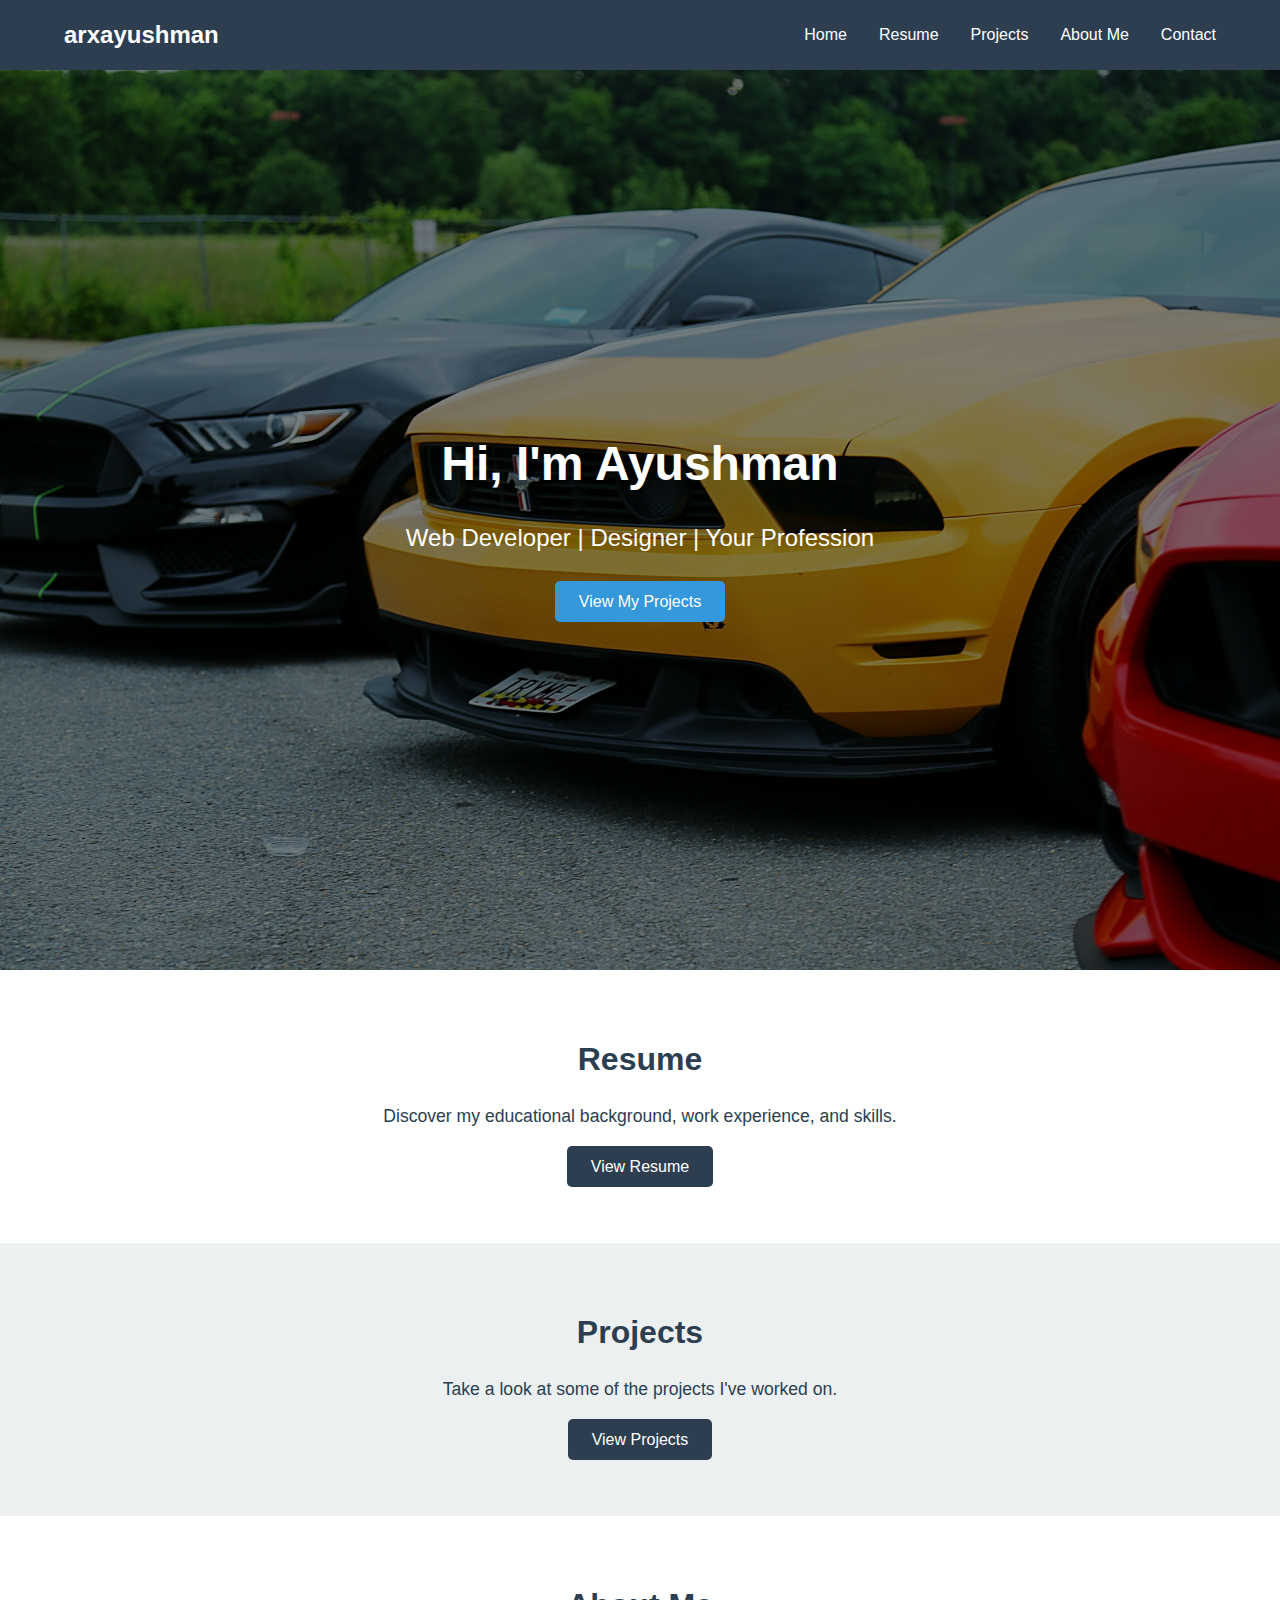
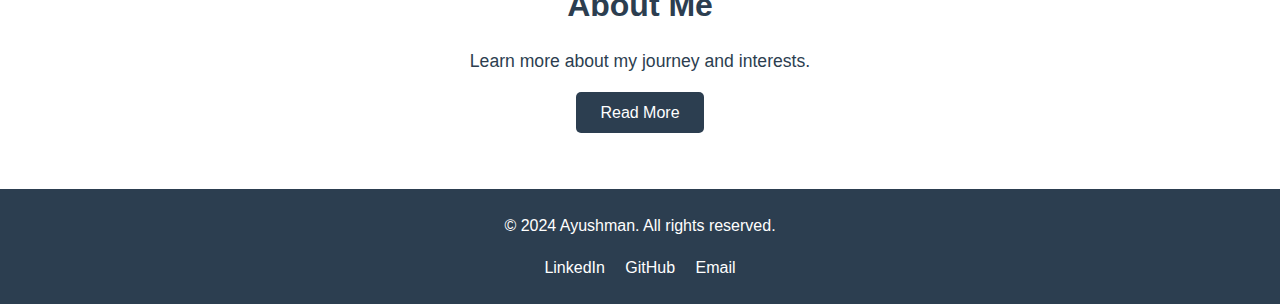
==== index.html @ a86ffd8c "Add files via upload" ====
<!DOCTYPE html>
<html lang="en">
<head>
    <meta charset="UTF-8">
    <meta name="viewport" content="width=device-width, initial-scale=1.0">
    <title>Ayushman - Home</title>
    <link rel="stylesheet" href="css/styles.css">
</head>
<body>
    <!-- Header with Navigation -->
    <header>
        <nav>
            <div class="logo">
                <a href="index.html">arxayushman</a>
            </div>
            
            <!-- Hidden Checkbox for Toggle -->
            <input type="checkbox" id="nav-toggle" class="nav-toggle" aria-label="Toggle navigation menu">

            <!-- Label for Hamburger Icon -->
            <label for="nav-toggle" class="hamburger" aria-hidden="true">
                <span></span>
                <span></span>
                <span></span>
            </label>

            <!-- Navigation Links -->
            <ul class="nav-links">
                <li><a href="index.html">Home</a></li>
                <li><a href="resume.html">Resume</a></li>
                <li><a href="projects.html">Projects</a></li>
                <li><a href="about.html">About Me</a></li>
                <li><a href="contact.html">Contact</a></li>
            </ul>
        </nav>
    </header>

    <!-- Hero Section -->
    <section class="hero">
        <div class="hero-content">
            <h1>Hi, I'm Ayushman</h1>
            <p>Web Developer | Designer | Your Profession</p>
            <a href="projects.html" class="btn">View My Projects</a>
        </div>
    </section>

    <!-- Preview Sections -->
    <main>
        <!-- Resume Preview -->
        <section class="preview">
            <h2>Resume</h2>
            <p>Discover my educational background, work experience, and skills.</p>
            <a href="resume.html" class="btn">View Resume</a>
        </section>

        <!-- Projects Preview -->
        <section class="preview">
            <h2>Projects</h2>
            <p>Take a look at some of the projects I've worked on.</p>
            <a href="projects.html" class="btn">View Projects</a>
        </section>

        <!-- About Me Preview -->
        <section class="preview">
            <h2>About Me</h2>
            <p>Learn more about my journey and interests.</p>
            <a href="about.html" class="btn">Read More</a>
        </section>
    </main>

    <!-- Footer -->
    <footer>
        <p>&copy; 2024 Ayushman. All rights reserved.</p>
        <div class="social-links">
            <a href="https://linkedin.com/in/yourprofile" target="_blank">LinkedIn</a>
            <a href="https://github.com/yourusername" target="_blank">GitHub</a>
            <a href="mailto:youremail@example.com">Email</a>
        </div>
    </footer>
</body>
</html>
---- css/styles.css ----
/* Reset CSS */
* {
    margin: 0;
    padding: 0;
    box-sizing: border-box;
}

/* Variables for easy customization */
:root {
    --primary-color: #3498db;
    --secondary-color: #2c3e50;
    --accent-color: #e74c3c;
    --light-color: #ecf0f1;
    --font-family: 'Segoe UI', Tahoma, Geneva, Verdana, sans-serif;
}

/* Typography */
body {
    font-family: var(--font-family);
    line-height: 1.6;
    color: var(--secondary-color);
    background-color: var(--light-color);
}

/* Navigation */
header {
    background-color: var(--secondary-color);
    padding: 1rem 0;
    position: sticky;
    top: 0;
    z-index: 1000;
}

nav {
    display: flex;
    justify-content: space-between;
    align-items: center;
    width: 90%;
    margin: 0 auto;
    position: relative;
}

/* Logo */
.logo a {
    color: #fff;
    font-size: 1.5rem;
    text-decoration: none;
    font-weight: bold;
}

/* Hidden Checkbox */
.nav-toggle {
    display: none;
}

/* Hamburger Menu */
.hamburger {
    display: none;
    flex-direction: column;
    cursor: pointer;
    width: 30px;
    height: 25px;
    justify-content: space-between;
}

.hamburger span {
    display: block;
    height: 3px;
    background-color: #fff;
    border-radius: 3px;
}

/* Navigation Links */
.nav-links {
    list-style: none;
    display: flex;
}

.nav-links li {
    margin-left: 2rem;
}

.nav-links a {
    color: #fff;
    text-decoration: none;
    font-size: 1rem;
    transition: color 0.3s ease;
}

.nav-links a:hover {
    color: var(--primary-color);
}

/* Hero Section */
.hero {
    background: url('../images/hero-background.jpg') no-repeat center center/cover;
    height: 100vh;
    display: flex;
    justify-content: center;
    align-items: center;
    position: relative;
    text-align: center;
    color: #fff;
}

.hero::after {
    content: '';
    position: absolute;
    top: 0;
    left: 0;
    width: 100%;
    height: 100%;
    background-color: rgba(0, 0, 0, 0.5);
}

.hero-content {
    position: relative;
    z-index: 1;
}

.hero-content h1 {
    font-size: 3rem;
    margin-bottom: 1rem;
}

.hero-content p {
    font-size: 1.5rem;
    margin-bottom: 2rem;
}

.btn {
    padding: 0.75rem 1.5rem;
    background-color: var(--primary-color);
    color: #fff;
    text-decoration: none;
    border-radius: 5px;
    transition: background-color 0.3s ease;
}

.btn:hover {
    background-color: #2980b9; /* Slightly darker shade */
}

/* Preview Sections */
.preview {
    padding: 4rem 2rem;
    text-align: center;
    background-color: #fff;
}

.preview:nth-child(even) {
    background-color: var(--light-color);
}

.preview h2 {
    font-size: 2rem;
    margin-bottom: 1rem;
    color: var(--secondary-color);
}

.preview p {
    font-size: 1.1rem;
    margin-bottom: 1.5rem;
}

.preview .btn {
    background-color: var(--secondary-color);
}

.preview .btn:hover {
    background-color: var(--primary-color);
}

/* Projects Page */
.projects .project-list {
    display: grid;
    grid-template-columns: repeat(auto-fit, minmax(300px, 1fr));
    gap: 2rem;
    padding: 2rem;
}

.project-item {
    background-color: #fff;
    padding: 1.5rem;
    border-radius: 10px;
    box-shadow: 0 4px 6px rgba(0, 0, 0, 0.1);
    text-align: center;
}

.project-item img {
    width: 100%;
    height: 200px;
    object-fit: cover;
    border-radius: 5px;
    margin-bottom: 1rem;
}

.project-item h2 {
    font-size: 1.5rem;
    margin-bottom: 0.5rem;
}

.project-item p {
    font-size: 1rem;
    margin-bottom: 1rem;
}

.project-item .btn {
    background-color: var(--accent-color);
}

.project-item .btn:hover {
    background-color: #c0392b; /* Slightly darker shade */
}

/* About Page */
.about-content {
    display: flex;
    flex-wrap: wrap;
    align-items: center;
    padding: 2rem;
}

.about-content img {
    flex: 1 1 300px;
    max-width: 300px;
    border-radius: 10px;
    margin-right: 2rem;
}

.about-text {
    flex: 2 1 500px;
}

.about-text p {
    margin-bottom: 1rem;
    font-size: 1.1rem;
}

/* Contact Page */
.contact-info {
    padding: 2rem;
    text-align: center;
}

.contact-info ul {
    list-style: none;
    margin-top: 1rem;
}

.contact-info li {
    margin-bottom: 0.5rem;
    font-size: 1.1rem;
}

.contact-info a {
    color: var(--primary-color);
    text-decoration: none;
}

.contact-info a:hover {
    text-decoration: underline;
}

/* Contact Form (Optional) */
.contact-form {
    padding: 2rem;
    max-width: 600px;
    margin: 0 auto;
}

.contact-form form {
    display: flex;
    flex-direction: column;
}

.contact-form label {
    margin-bottom: 0.5rem;
    font-weight: bold;
}

.contact-form input,
.contact-form textarea {
    padding: 0.75rem;
    margin-bottom: 1rem;
    border: 1px solid #ccc;
    border-radius: 5px;
    font-size: 1rem;
}

.contact-form button {
    padding: 0.75rem;
    background-color: var(--primary-color);
    color: #fff;
    border: none;
    border-radius: 5px;
    cursor: pointer;
    font-size: 1rem;
}

.contact-form button:hover {
    background-color: #2980b9; /* Slightly darker shade */
}

/* Footer */
footer {
    background-color: var(--secondary-color);
    color: #fff;
    text-align: center;
    padding: 1.5rem 0;
}

footer .social-links {
    margin-top: 1rem;
}

footer .social-links a {
    color: #fff;
    margin: 0 0.5rem;
    text-decoration: none;
    font-size: 1rem;
    transition: color 0.3s ease;
}

footer .social-links a:hover {
    color: var(--primary-color);
}

/* Responsive Design */
@media (max-width: 768px) {
    /* Show Hamburger Menu */
    .hamburger {
        display: flex;
    }

    /* Hide Navigation Links by Default */
    .nav-links {
        position: absolute;
        top: 100%;
        left: 0;
        right: 0;
        background-color: var(--secondary-color);
        flex-direction: column;
        align-items: center;
        max-height: 0;
        overflow: hidden;
        transition: max-height 0.3s ease-in-out;
    }

    .nav-links li {
        margin: 1.5rem 0;
    }

    /* Show Navigation Links When Checkbox is Checked */
    .nav-toggle:checked + .hamburger + .nav-links {
        max-height: 500px; /* Arbitrary large value to accommodate all links */
    }

    /* Remove Horizontal Layout */
    nav {
        flex-wrap: wrap;
    }
}

/* Optional: Smooth Transitions for Navigation Links */
.nav-links a {
    transition: color 0.3s ease, transform 0.3s ease;
}

.nav-links a:hover {
    color: var(--primary-color);
    transform: scale(1.1);
}

/* Focus States for Accessibility */
.nav-links a:focus,
.hamburger:focus {
    outline: 2px dashed var(--primary-color);
    outline-offset: 4px;
}

/* Animate Hamburger to Close Icon When Checked */
.nav-toggle:checked + .hamburger span:nth-child(1) {
    transform: rotate(45deg) translate(5px, 5px);
}

.nav-toggle:checked + .hamburger span:nth-child(2) {
    opacity: 0;
}

.nav-toggle:checked + .hamburger span:nth-child(3) {
    transform: rotate(-45deg) translate(5px, -5px);
}

/* Transition for Hamburger Spans */
.hamburger span {
    transition: all 0.3s ease;
}
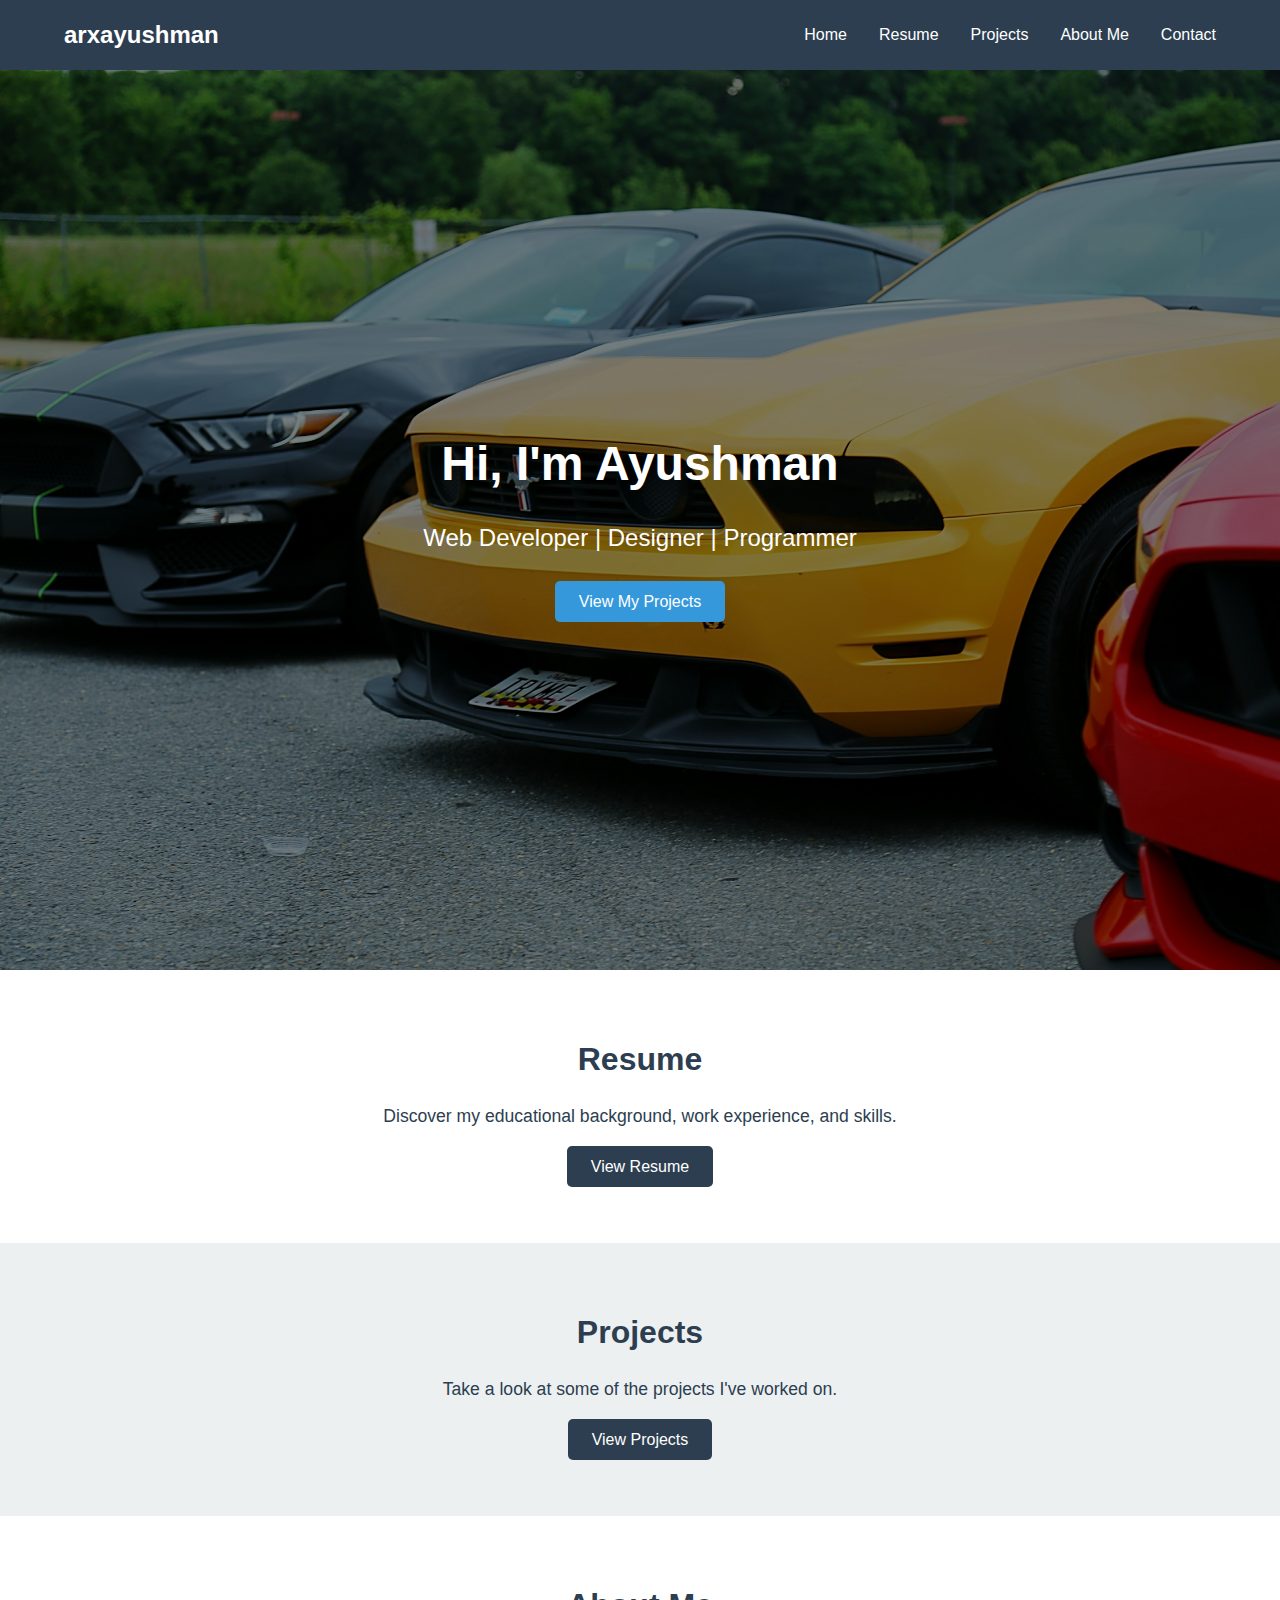
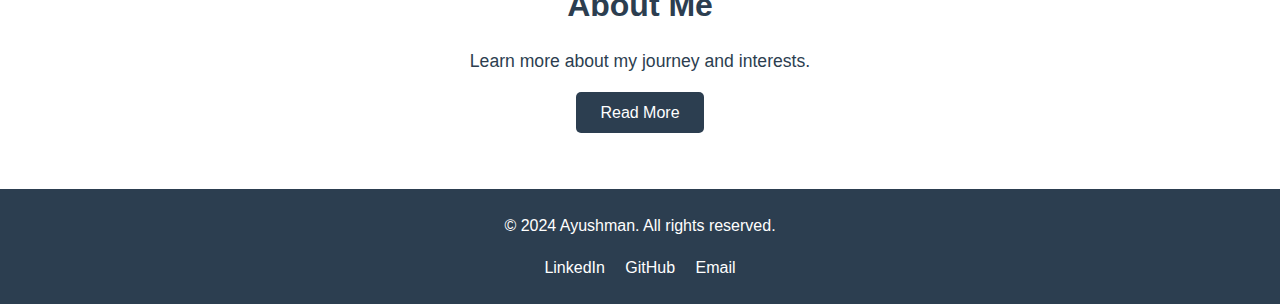
==== commit 09b8447e: "Update index.html" ====
--- a/index.html
+++ b/index.html
@@ -39,7 +39,7 @@
     <section class="hero">
         <div class="hero-content">
             <h1>Hi, I'm Ayushman</h1>
-            <p>Web Developer | Designer | Your Profession</p>
+            <p>Web Developer | Designer | Programmer</p>
             <a href="projects.html" class="btn">View My Projects</a>
         </div>
     </section>
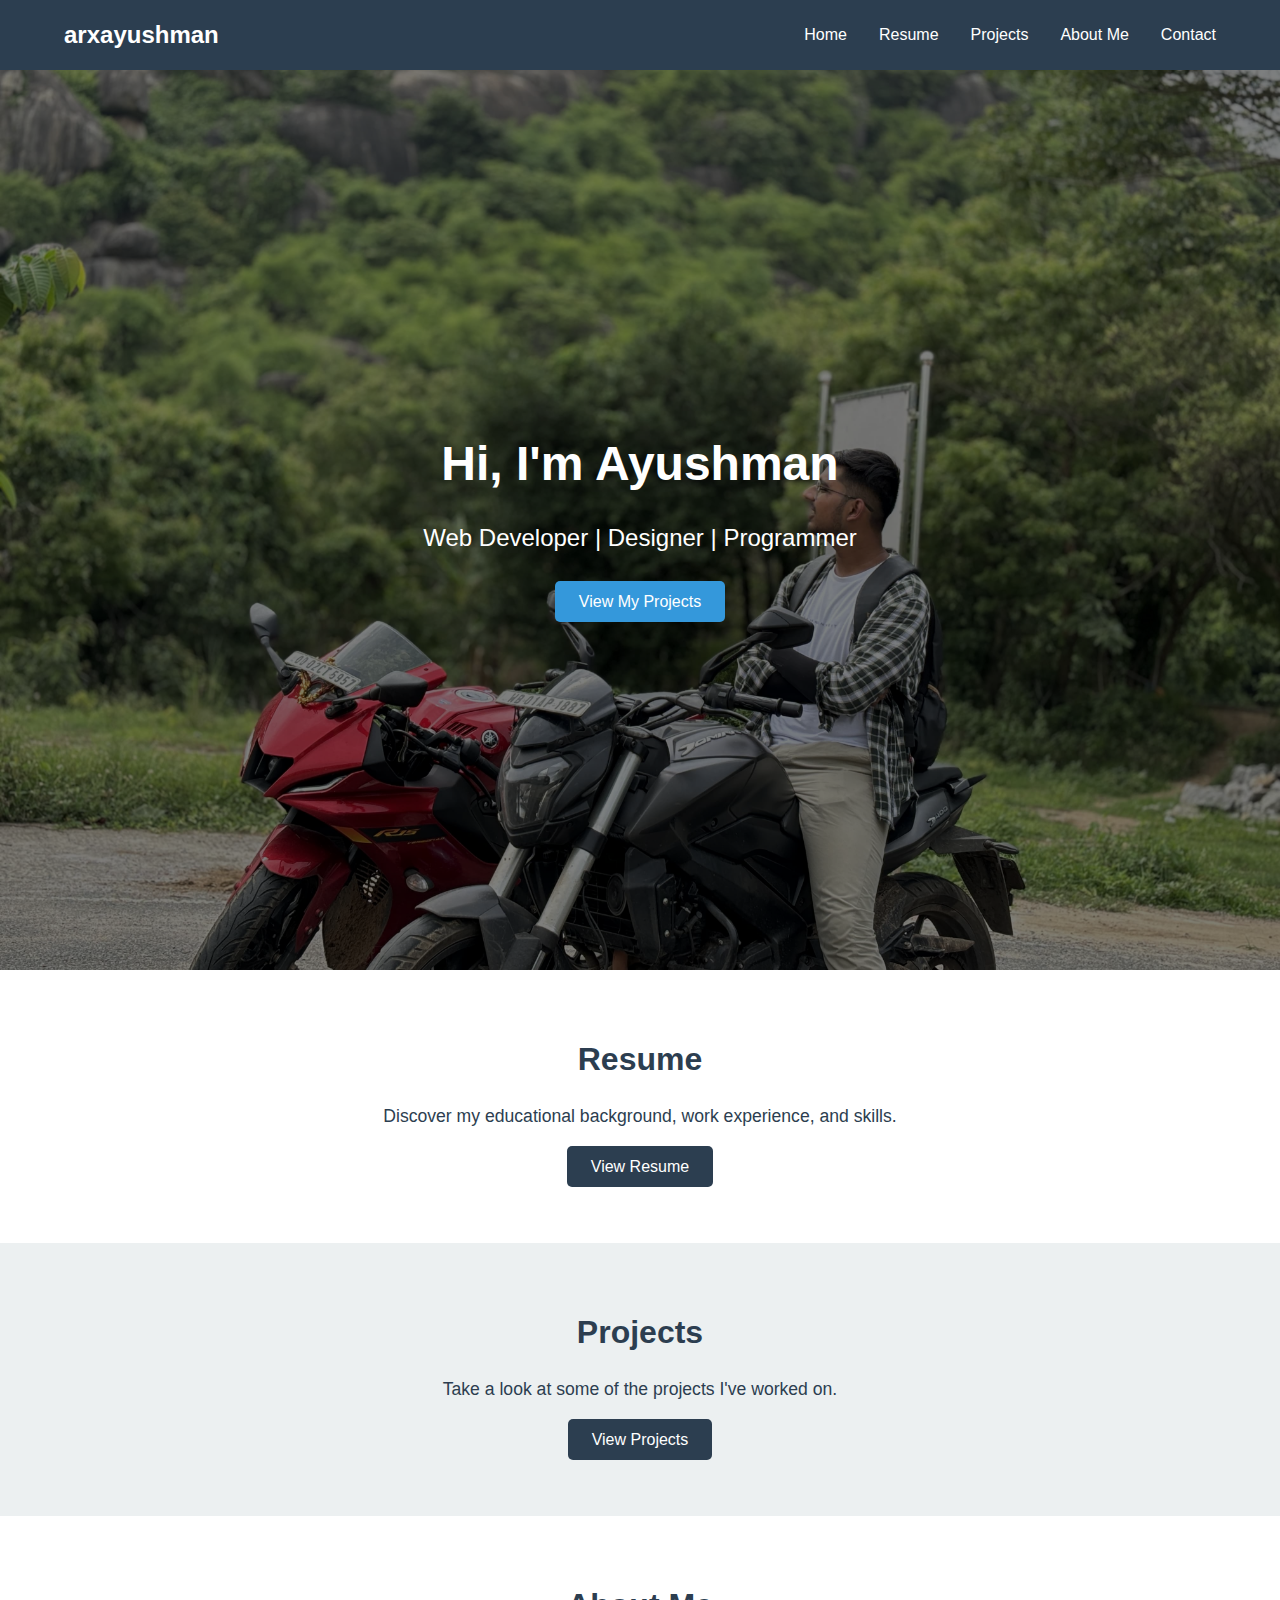
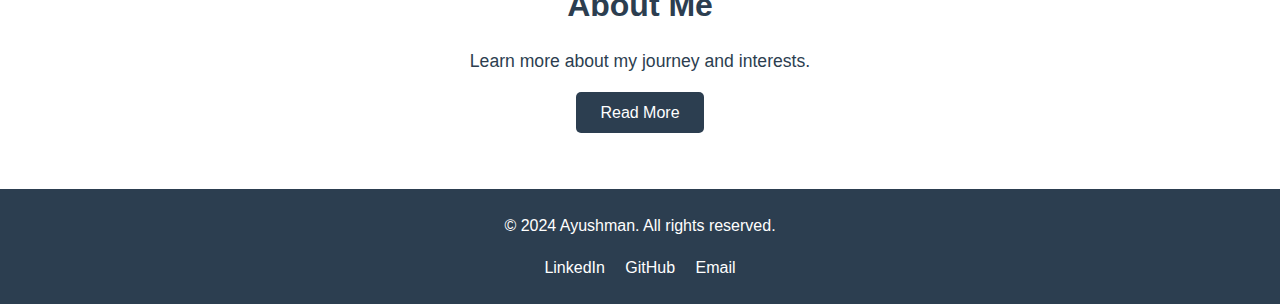
==== commit 514e9764: "Update index.html" ====
--- a/index.html
+++ b/index.html
@@ -27,7 +27,7 @@
             <!-- Navigation Links -->
             <ul class="nav-links">
                 <li><a href="index.html">Home</a></li>
-                <li><a href="resume.html">Resume</a></li>
+                <li><a href="https://arxayushman.github.io/Online-Resume/">Resume</a></li>
                 <li><a href="projects.html">Projects</a></li>
                 <li><a href="about.html">About Me</a></li>
                 <li><a href="contact.html">Contact</a></li>
@@ -50,7 +50,7 @@
         <section class="preview">
             <h2>Resume</h2>
             <p>Discover my educational background, work experience, and skills.</p>
-            <a href="resume.html" class="btn">View Resume</a>
+            <a href="https://arxayushman.github.io/Online-Resume/" class="btn">View Resume</a>
         </section>
 
         <!-- Projects Preview -->
@@ -72,9 +72,9 @@
     <footer>
         <p>&copy; 2024 Ayushman. All rights reserved.</p>
         <div class="social-links">
-            <a href="https://linkedin.com/in/yourprofile" target="_blank">LinkedIn</a>
-            <a href="https://github.com/yourusername" target="_blank">GitHub</a>
-            <a href="mailto:youremail@example.com">Email</a>
+            <a href="https://www.linkedin.com/in/arxayushman" target="_blank">LinkedIn</a>
+            <a href="https://github.com/arxayushman" target="_blank">GitHub</a>
+            <a href="mailto:ayushmanssr1@gmail.com">Email</a>
         </div>
     </footer>
 </body>
